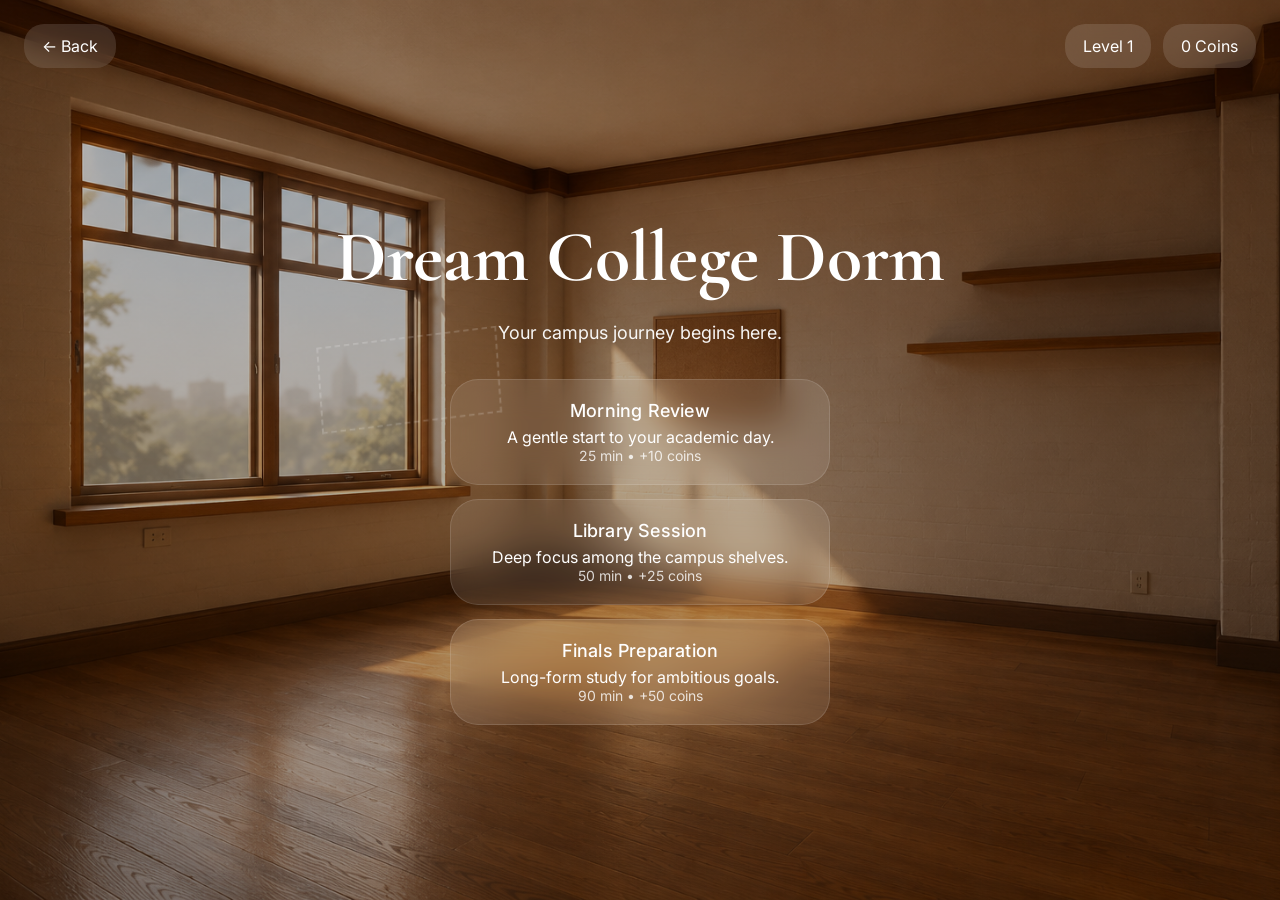
==== website/worlds/dream-dorm.html @ d9ef8bba "update" ====
<!DOCTYPE html>
<html lang="en">
<head>

<meta charset="UTF-8">
<meta name="viewport" content="width=device-width, initial-scale=1.0">

<title>Dream College Dorm</title>

<link rel="preconnect" href="https://fonts.googleapis.com">
<link rel="preconnect" href="https://fonts.gstatic.com" crossorigin>

<link href="https://fonts.googleapis.com/css2?family=Cormorant+Garamond:wght@500;600&family=Inter:wght@300;400;500&display=swap" rel="stylesheet">

<link rel="stylesheet" href="../style.css">

<style>
#room-bed {

    position: absolute;
    display: block;

    inset: 0;
    width: 100%;
    height: 100%;

    z-index: 5;

    object-fit: contain;
    background: transparent;
    border: 0;
    box-shadow: none;
    image-rendering: auto;

    pointer-events: none;
}
html {
    margin: 0;
    padding: 0;
    width: 100%;
    height: 100%;
}

body {
    margin: 0;
    padding: 0;
    overflow: hidden;

    width: 100%;
    height: 100%;

}

.world-page {
    position: fixed;
    --bed-anchor-x: 31.97%;
    --bed-anchor-y: 42.24%;
    --bed-width: min(360px, 30vw);
    --bed-slot-width: 15.36%;
    --bed-slot-height: 10.45%;
    --bed-anchor-transform: translate(-50%, -50%) perspective(900px) rotateZ(-7deg) skewX(-3deg) scale(0.92);
    --bed-transform-origin: 50% 50%;

    top: 0;
    left: 0;
    right: 0;
    bottom: 0;

    width: 100%;
    height: 100%;

    background-image: url('../images/dream-dorm.png');
    background-size: cover;
    background-position: center;

    overflow: hidden;
}

.world-page::before { content: '';

    position: absolute;
    inset: 0;

    background:
    linear-gradient(
        rgba(0,0,0,0.25),
        rgba(0,0,0,0.35)
    );

    pointer-events: none;
}

.top-bar {
    position: absolute;
    top: 24px;
    left: 24px;
    right: 24px;

    display: flex;
    justify-content: space-between;
    align-items: center;

    z-index: 100;
}

.back-btn {
    color: white;
    text-decoration: none;

    backdrop-filter: blur(10px);

    background: rgba(255,255,255,0.12);

    padding: 12px 18px;

    border-radius: 20px;

    font-family: Inter, sans-serif;
}

.stats {
    display: flex;
    gap: 12px;
}

.stat {
    background: rgba(255,255,255,0.12);

    backdrop-filter: blur(12px);

    color: white;

    padding: 12px 18px;

    border-radius: 20px;

    font-family: Inter, sans-serif;
}

.center-content {
    position: absolute;

    inset: 0;

    display: flex;
    flex-direction: column;

    justify-content: center;
    align-items: center;

    text-align: center;

    z-index: 10;

    color: white;
}

.world-title {
    max-width: 900px;
    line-height: 0.95;
    font-family: 'Cormorant Garamond', serif;

    font-size: clamp(42px, 6vw, 72px);

    margin-bottom: 12px;
}

.world-subtitle {
    font-family: Inter, sans-serif;

    font-size: 18px;

    opacity: 0.95;

    margin-bottom: 36px;
}

.focus-btn {
    border: none;

    padding: 18px 34px;

    border-radius: 999px;

    background: white;

    color: #3d342d;

    font-size: 16px;

    font-weight: 500;

    cursor: pointer;

    transition: 0.3s;
}

.focus-btn:hover {
    transform: translateY(-3px);
}
.session-list {
    display: flex;
    flex-direction: column;
    gap: 14px;

    width: min(380px, 85vw);
}

.session-card {
    background: rgba(255,255,255,0.10);
    border: 1px solid rgba(255,255,255,0.12);

    backdrop-filter: blur(18px);

    border-radius: 28px;

    padding: 20px 24px;

    color: white;

    font-family: Inter, sans-serif;

    cursor: pointer;

    transition: 0.3s;
}

.session-card:hover {
    transform: translateY(-4px) scale(1.02);

    background: rgba(255,255,255,0.18);

    box-shadow:
        0 12px 30px rgba(0,0,0,0.15);
}
.session-title {
    letter-spacing: 0.2px;
    font-size: 18px;
    font-weight: 500;

    margin-bottom: 6px;
}

.session-info {
    font-size: 14px;

    opacity: 0.8;
}
.session-overlay {
    position: fixed;
    inset: 0;

    background: rgba(0,0,0,0.18);

    display: flex;

    justify-content: center;
    align-items: flex-end;

    padding-bottom: 0px;

    z-index: 100;
}

.prep-card {

    width: 420px;

    max-width: 90vw;

    background: rgba(35,22,14,0.82);

    backdrop-filter: blur(20px);

    border-radius: 32px;

    padding: 32px;

    color: white;
}


.atmosphere-list {

    display: flex;

    flex-direction: column;

    gap: 10px;

    margin: 20px 0;
}

.atmosphere-option {

    background: rgba(255,255,255,0.08);

    padding: 12px 16px;

    border-radius: 14px;

    cursor: pointer;

    transition: 0.2s;
}

.atmosphere-option:hover {

    background: rgba(255,255,255,0.16);
}

.shop-grid {
    display: grid;
    grid-template-columns: repeat(2, minmax(0, 1fr));
    gap: 12px;
    margin-top: 20px;
}

.shop-item {
    overflow: hidden;
    border: 2px solid transparent;
    border-radius: 14px;
    background: rgba(255,255,255,0.08);
    cursor: pointer;
    transition: 0.2s;
}

.shop-item:hover,
.shop-item.equipped {
    border-color: rgba(255,255,255,0.8);
    background: rgba(255,255,255,0.16);
}

.shop-item.locked {
    opacity: 0.45;
    cursor: not-allowed;
    filter: grayscale(1);
}

.shop-item-image {
    display: block;
    width: 100%;
    height: 150px;
    object-fit: contain;
    background: transparent;
    border: 0;
    box-shadow: none;
    image-rendering: auto;
}

.shop-item-info {
    padding: 12px;
}

.shop-item-name,
.shop-item-price {
    display: block;
}

.shop-item-name {
    margin-bottom: 4px;
    font-size: 15px;
}

.shop-item-price {
    margin-bottom: 10px;
    font-size: 13px;
    opacity: 0.8;
}

.shop-item-button {
    width: 100%;
    border: 0;
    border-radius: 8px;
    padding: 9px 10px;
    background: white;
    color: #3d342d;
    font: inherit;
    font-size: 13px;
    font-weight: 500;
    cursor: pointer;
}

.shop-item-button:disabled {
    cursor: not-allowed;
}

.snap-point {
    position: absolute;
    width: var(--bed-slot-width);
    height: var(--bed-slot-height);
    top: var(--bed-anchor-y);
    left: var(--bed-anchor-x);
    z-index: 20;
    transform: var(--bed-anchor-transform);
    transform-origin: var(--bed-transform-origin);
    border: 2px dashed rgba(255,255,255,0.18);
    background: transparent;
    pointer-events: none;
}

.snap-point.snap-point-active {
    transform: var(--bed-anchor-transform) scale(1.1);
    border-color: rgba(132,220,255,0.95);
    background: rgba(132,220,255,0.12);
    box-shadow:
        0 0 18px rgba(132,220,255,0.55),
        inset 0 0 16px rgba(255,255,255,0.18);
}

#placement-preview {
    position: absolute;
    display: block;
    width: var(--bed-width);
    height: auto;
    object-fit: contain;
    opacity: 0.48;
    pointer-events: none;
    background: transparent;
    z-index: 1000;
    transform: translate(-50%, -50%) perspective(900px) rotateZ(-7deg) skewX(-3deg) scale(0.92);
    transform-origin: 50% 50%;
}

@media (max-width: 768px) {

    .session-overlay {

        justify-content: center;
        align-items: flex-end;

        padding: 16px;
    }

   .prep-card {

    width: calc(100vw - 24px);

    max-width: none;

    border-radius: 28px 28px 0 0;

    padding: 20px;

    margin: 0;

}
.session-overlay {

    padding: 0;

    align-items: flex-end;
}
.world-page {
    background-image: url('../images/dream-dorm-mobile.png');
    --bed-width: min(300px, 72vw);
    --bed-anchor-transform: translate(-50%, -50%) perspective(700px) rotateZ(-7deg) skewX(-3deg) scale(0.9);
}

#room-bed {
    width: var(--bed-width);
}

.snap-point {
    width: var(--bed-slot-width);
    height: var(--bed-slot-height);
}
}
#room-timer {

    position: fixed;

    left: 50%;
    bottom: 24px;

    transform: translateX(-50%);

    width: min(320px, 85vw);

    background: rgba(247,239,224,0.96);

    border: 1px solid rgba(120,90,60,0.15);

    border-radius: 24px;

    padding: 12px 14px;

    box-shadow:
        0 10px 30px rgba(0,0,0,0.12);

    z-index: 999;
}

.room-timer-title {

    font-family: 'Cormorant Garamond', serif;

    font-size: 24px;

    color: #4b392f;

    margin-bottom: 10px;
}

.room-progress {

    height: 10px;

    background: rgba(90,70,50,0.12);

    border-radius: 999px;

    overflow: hidden;

    margin-bottom: 10px;
}

#room-progress-fill {

    width: 100%;

    height: 100%;

    background: linear-gradient(
        90deg,
        #caa97c,
        #e3c89c
    );

    border-radius: 999px;

    transition: width 1s linear;
}

#room-timer-text {

    font-family: Inter, sans-serif;

    font-size: 14px;

    color: #6b5647;
}
</style>

</head>

<body>

<div class="world-page">
    <div id="bed-slot" class="snap-point" data-snap-point-id="bed-slot" data-snap-point-type="bed"></div>

    <div class="top-bar">

       <a href="https://apak8990-cmyk.github.io/asmrstudying/website/" class="back-btn">
    ← Back
</a>
      <div class="stats">

    <div class="stat">
        Level 1
    </div>

    <div class="stat" id="coins-display">
        0 Coins
    </div>



</div>

    </div>

    <div class="center-content" id="world-content">

        <h1 class="world-title">
            Dream College Dorm
        </h1>

        <p class="world-subtitle">
            Your campus journey begins here.
        </p>

       <div class="session-list">

    <div class="session-card" onclick="startSession(0.5)">

    <div class="session-title">
        Morning Review
    </div>

 

    <div class="session-description">
        A gentle start to your academic day.
    </div>

    <div class="session-info">
        25 min • +10 coins
    </div>

</div>

    <div class="session-card" onclick="startSession(50)">
    <div class="session-title">
        Library Session
    </div>


<div class="session-description">
    Deep focus among the campus shelves.
</div>

<div class="session-info">
    50 min • +25 coins
</div>
</div>

    <div class="session-card" onclick="startSession(90)">
    <div class="session-title">
    Finals Preparation
</div>

<div class="session-description">
    Long-form study for ambitious goals.
</div>

<div class="session-info">
    90 min • +50 coins
</div>
</div>

</div>

    </div>

</div>
<div id="session-screen"
     class="session-overlay"
     style="display:none;">

    <div class="prep-card">

        <h2 id="session-title">
            Morning Review
        </h2>

        <div id="timer-display">
            25:00
        </div>

        <h3>
            Choose Atmosphere
        </h3>

        <div class="atmosphere-list">

            <div class="atmosphere-option">
                Rain on Campus
            </div>

            <div class="atmosphere-option">
                Library Ambience
            </div>

            <div class="atmosphere-option">
                Soft Jazz
            </div>

            <div class="atmosphere-option">
                Forest Breeze
            </div>

        </div>

        <button class="focus-btn" onclick="beginTimer()">
            Start Session
        </button>

    </div>

</div>

<div id="room-timer" style="display:none;">

    <div class="room-timer-title">
        Morning Review
    </div>

    <div class="room-progress">
        <div id="room-progress-fill"></div>
    </div>

    <div id="room-timer-text">
        25 min remaining
    </div>

</div>

<script>

let selectedMinutes = 25;
const rewards = {
    0.5: 10,
    50: 25,
    90: 50
};
let timerInterval;
let totalSeconds;
const SHOP_ITEMS = [
    {
        id: "bed-01",
        name: "Classic Oak Bed",
        price: 50,
        image: "../images/furniture/bed-01.png"
    },
    {
        id: "bed-02",
        name: "Autumn Linen Bed",
        price: 100,
        image: "../images/furniture/bed-02.png"
    }
];

const ShopSystem = {
    buy(itemId) {
        const item = SHOP_ITEMS.find((shopItem) => shopItem.id === itemId);

        if (!item) {
            return;
        }

        if (!GameState.buyItem(item)) {
            return;
        }

        document.getElementById("coins-display").innerText =
            GameState.coins + " Coins";
        enterPlacementMode(item.id);
    }
};

const GameState = {
    coins: 0,
    ownedItems: [],
    equippedItem: null,
    snapPointId: null,
    pendingPlacementItem: null,

    load() {
        let savedState = {};

        try {
            savedState = JSON.parse(localStorage.getItem("dreamGameState")) || {};
        } catch (error) {
            savedState = {};
        }

        const savedCoins = Number(savedState.coins);
        this.coins = Number.isFinite(savedCoins)
            ? savedCoins
            : 0;

        this.ownedItems = Array.isArray(savedState.ownedItems)
            ? savedState.ownedItems
            : [];

        this.equippedItem = savedState.equippedItem || null;
        this.snapPointId = savedState.snapPointId || null;
        this.save();
    },

    save() {
        localStorage.setItem("dreamGameState", JSON.stringify({
            coins: this.coins,
            ownedItems: this.ownedItems,
            equippedItem: this.equippedItem,
            snapPointId: this.snapPointId
        }));

        localStorage.removeItem("dreamCoins");
        localStorage.removeItem("ownedBed");
    },

    addCoins(amount) {
        this.coins += amount;
        this.save();
    },

    ownsItem(itemId) {
        return this.ownedItems.includes(itemId);
    },

    isEquipped(itemId) {
        return this.equippedItem === itemId;
    },

    buyItem(item) {
        const alreadyOwned = this.ownsItem(item.id);

        if (!alreadyOwned && this.coins < item.price) {
            return false;
        }

        if (!alreadyOwned) {
            this.coins -= item.price;
            this.ownedItems.push(item.id);
            this.save();
        }

        return true;
    },

    startPlacement(itemId) {
        this.pendingPlacementItem = itemId;
    },

    placePendingItem(snapPointId) {
        if (!this.pendingPlacementItem) {
            return false;
        }

        this.equippedItem = this.pendingPlacementItem;
        this.snapPointId = snapPointId;
        this.pendingPlacementItem = null;
        this.save();
        return true;
    }
};

const RoomRenderer = {
    render() {
        const worldPage = document.querySelector(".world-page");

        if (!worldPage) {
            return;
        }

        worldPage.querySelectorAll(".room-furniture-bed, #room-bed").forEach((bed) => {
            bed.remove();
        });

        if (!GameState.equippedItem || !GameState.snapPointId) {
            return;
        }

        const item = SHOP_ITEMS.find(
            (shopItem) => shopItem.id === GameState.equippedItem
        );
        const snapPoint = document.getElementById(GameState.snapPointId);

        if (!item || !snapPoint) {
            return;
        }

        const roomBed = document.createElement("img");

        roomBed.id = "room-bed";
        roomBed.className = "room-furniture-bed";
        roomBed.src = item.image;
        roomBed.alt = item.name;
        roomBed.style.display = "block";
        snapPoint.appendChild(roomBed);
    }
};

GameState.load();

window.onload = () => {

    document.getElementById("coins-display").innerText =
        GameState.coins + " Coins";

    RoomRenderer.render();

};

function startSession(minutes) {

    selectedMinutes = minutes;
    document.getElementById("world-content").style.display = "none";

    // document.getElementById("world-screen").style.display = "none";
    document.getElementById("session-screen").style.display = "flex";

    const titles = {
        0.5: "Morning Review",
        50: "Library Session",
        90: "Finals Preparation"
    };

    document.getElementById("session-title").innerText =
        titles[minutes];

    updateTimerDisplay(minutes * 60);
}

function beginTimer() { document.getElementById("session-screen").style.display = "none";

document.getElementById("room-timer").style.display = "block";

    let seconds = selectedMinutes * 60;

totalSeconds = seconds;

    updateTimerDisplay(seconds);

    timerInterval = setInterval(() => {

        seconds--;

        updateTimerDisplay(seconds);

        if (seconds <= 0) {

            clearInterval(timerInterval);

            sessionComplete();
        }

    }, 1000);

}

function updateTimerDisplay(seconds) {

    const mins = Math.floor(seconds / 60);
    const secs = seconds % 60;

    document.getElementById("timer-display").innerText =
        String(mins).padStart(2, "0") +
        ":" +
        String(secs).padStart(2, "0");
        const roomTimerText =
    String(mins).padStart(2, "0") +
    ":" +
    String(secs).padStart(2, "0") +
    " remaining";

document.getElementById("room-timer-text").innerText =
    roomTimerText;
    const percent =
    (seconds / totalSeconds) * 100;

document.getElementById(
    "room-progress-fill"
).style.width = percent + "%";
}

function leaveSession() {

    clearInterval(timerInterval);

    document.getElementById("session-screen").style.display = "none";

    document.getElementById("world-content").style.display = "flex";
}

function sessionComplete() { 
    
const reward = rewards[selectedMinutes];

GameState.addCoins(reward);
    
    document.getElementById("coins-display").innerText =
    GameState.coins + " Coins";

    openShop(reward);
}

function openShop(reward) {

    const sessionScreen = document.getElementById("session-screen");

    document.getElementById("world-content").style.display = "none";
    document.getElementById("room-timer").style.display = "none";
    sessionScreen.style.display = "none";

    const shopItems = SHOP_ITEMS.map((item) => {
        const locked = !GameState.ownsItem(item.id) && GameState.coins < item.price;
        const actionText = GameState.isEquipped(item.id)
            ? "Equipped"
            : GameState.ownsItem(item.id) ? "Equip" : "Buy";

        return `
            <div
                class="shop-item${locked ? " locked" : ""}${GameState.isEquipped(item.id) ? " equipped" : ""}"
                ${locked || GameState.isEquipped(item.id) ? "" : `onclick="purchaseBed('${item.id}')"`}
            >
                <img class="shop-item-image" src="${item.image}" alt="${item.name}">
                <div class="shop-item-info">
                    <strong class="shop-item-name">${item.name}</strong>
                    <span class="shop-item-price">${item.price} Coins</span>
                    <button
                        class="shop-item-button"
                        ${locked || GameState.isEquipped(item.id) ? "disabled" : `onclick="event.stopPropagation(); purchaseBed('${item.id}')"`}
                    >
                        ${locked ? "Locked" : actionText}
                    </button>
                </div>
            </div>
        `;
    }).join("");

    sessionScreen.innerHTML = `

        <div class="prep-card">

            <h2>Session Complete</h2>

            <h3>+${reward} Coins</h3>

            <div class="shop-grid">
                ${shopItems}
            </div>

        </div>

    `;

    sessionScreen.style.display = "flex";
}

function enterPlacementMode(itemId) {

    const item = SHOP_ITEMS.find((shopItem) => shopItem.id === itemId);
    const worldPage = document.querySelector(".world-page");
    const sessionScreen = document.getElementById("session-screen");

    if (!item || !worldPage) {
        return;
    }

    GameState.startPlacement(item.id);
    sessionScreen.style.display = "none";
    document.getElementById("room-timer").style.display = "none";
    document.getElementById("world-content").style.display = "none";
    RoomRenderer.render();

    const existingPreview = document.getElementById("placement-preview");

    if (existingPreview) {
        existingPreview.remove();
    }

    const preview = document.createElement("img");

    preview.id = "placement-preview";
    preview.src = item.image;
    preview.alt = item.name;
    worldPage.appendChild(preview);

    const firstSnapPoint = document.querySelector(".snap-point");

    if (firstSnapPoint) {
        const roomRect = worldPage.getBoundingClientRect();
        const snapRect = firstSnapPoint.getBoundingClientRect();

        preview.style.left =
            snapRect.left - roomRect.left + snapRect.width / 2 + "px";
        preview.style.top =
            snapRect.top - roomRect.top + snapRect.height / 2 + "px";
        preview.dataset.snapPointId = firstSnapPoint.id;
        setActiveSnapPoint(firstSnapPoint);
    }

    document.removeEventListener("mousemove", movePlacementPreview);
    document.removeEventListener("click", placeGhostPreview);
    document.addEventListener("mousemove", movePlacementPreview);
    setTimeout(() => {
        document.addEventListener("click", placeGhostPreview);
    }, 0);
}

function movePlacementPreview(event) {

    const preview = document.getElementById("placement-preview");
    const worldPage = document.querySelector(".world-page");

    if (!preview || !worldPage) {
        return;
    }

    const roomRect = worldPage.getBoundingClientRect();
    const snapPoint = findNearestSnapPoint(event.clientX, event.clientY);

    setActiveSnapPoint(snapPoint);

    if (snapPoint) {
        const snapRect = snapPoint.getBoundingClientRect();

        preview.style.left =
            snapRect.left - roomRect.left + snapRect.width / 2 + "px";
        preview.style.top =
            snapRect.top - roomRect.top + snapRect.height / 2 + "px";
        preview.dataset.snapPointId = snapPoint.id;
        return;
    }

    preview.style.left = event.clientX - roomRect.left + "px";
    preview.style.top = event.clientY - roomRect.top + "px";
    delete preview.dataset.snapPointId;
}

function placeGhostPreview() {

    const preview = document.getElementById("placement-preview");
    const snapPoint = preview ? document.getElementById(preview.dataset.snapPointId) : null;
    const occupied = snapPoint ? snapPoint.querySelector(".room-furniture-bed") : null;

    if (!snapPoint || (occupied && snapPoint.id !== GameState.snapPointId)) {
        return;
    }

    placeSelectedItem(snapPoint.id);
}

function findNearestSnapPoint(clientX, clientY) {

    let nearestSnapPoint = null;
    let nearestDistance = Infinity;

    document.querySelectorAll(".snap-point").forEach((snapPoint) => {
        const rect = snapPoint.getBoundingClientRect();
        const snapX = rect.left + rect.width / 2;
        const snapY = rect.top + rect.height / 2;
        const distance = Math.hypot(clientX - snapX, clientY - snapY);

        if (distance < nearestDistance) {
            nearestDistance = distance;
            nearestSnapPoint = snapPoint;
        }
    });

    return nearestDistance <= 180 ? nearestSnapPoint : null;
}

function setActiveSnapPoint(activeSnapPoint) {

    document.querySelectorAll(".snap-point").forEach((snapPoint) => {
        snapPoint.classList.toggle(
            "snap-point-active",
            snapPoint === activeSnapPoint
        );
    });
}

function placeSelectedItem(snapPointId) {

    const preview = document.getElementById("placement-preview");

    if (!GameState.placePendingItem(snapPointId)) {
        return;
    }

    document.removeEventListener("mousemove", movePlacementPreview);
    document.removeEventListener("click", placeGhostPreview);
    setActiveSnapPoint(null);

    if (preview) {
        preview.remove();
    }

    RoomRenderer.render();
}

function purchaseBed(bed) {

    ShopSystem.buy(bed);
}


</script>
</body>
</html>
---- website/style.css ----
:root {
    color-scheme: light;
    font-family: "Inter", sans-serif;
    color: #332f2b;
    background: #f4efe8;
}

* {
    box-sizing: border-box;
}

html {
    min-width: 320px;
    min-height: 100%;
}

body {
    min-height: 100vh;
    margin: 0;
    padding: 42px 24px 56px;
    background:
        linear-gradient(180deg, #f8f5f0 0%, #eee7dd 100%);
}

.hero {
    width: min(760px, 100%);
    margin: 0 auto 40px;
    text-align: center;
}

.logo {
    margin: 0 0 18px;
    color: #76665b;
    font-size: 12px;
    font-weight: 600;
    letter-spacing: 3px;
    text-transform: uppercase;
}

.hero h1 {
    margin: 0 0 16px;
    font-family: "Cormorant Garamond", serif;
    font-size: clamp(46px, 7vw, 78px);
    font-weight: 600;
    line-height: 0.98;
    letter-spacing: 0;
}

.subtitle {
    max-width: 590px;
    margin: 0 auto;
    color: #6e6259;
    font-size: 17px;
    line-height: 1.65;
}

.worlds-grid {
    display: grid;
    grid-template-columns: repeat(3, minmax(0, 1fr));
    gap: 22px;
    width: min(1380px, 100%);
    margin: 0 auto;
}

.world-card {
    position: relative;
    display: block;
    min-height: 470px;
    overflow: hidden;
    border: 1px solid rgba(57, 47, 39, 0.12);
    border-radius: 8px;
    background: #d8cec3;
    box-shadow: 0 14px 36px rgba(50, 39, 30, 0.12);
    color: #fff;
    text-decoration: none;
}

.world-card img {
    width: 100%;
    height: 100%;
    min-height: 470px;
    object-fit: cover;
    transition: transform 450ms ease, filter 250ms ease;
}

.world-card--active {
    cursor: pointer;
    transition: transform 220ms ease, box-shadow 220ms ease;
}

.world-card--active:hover,
.world-card--active:focus-visible {
    transform: translateY(-5px);
    box-shadow: 0 22px 50px rgba(50, 39, 30, 0.2);
    outline: 3px solid rgba(255, 255, 255, 0.85);
    outline-offset: -6px;
}

.world-card--active:hover img {
    transform: scale(1.025);
}

.world-card--locked img {
    filter: saturate(0.55) brightness(0.72);
}

.world-card__status {
    position: absolute;
    top: 16px;
    right: 16px;
    padding: 7px 10px;
    border: 1px solid rgba(255, 255, 255, 0.35);
    border-radius: 6px;
    background: rgba(25, 23, 21, 0.58);
    backdrop-filter: blur(10px);
    font-size: 11px;
    font-weight: 600;
    letter-spacing: 1px;
    text-transform: uppercase;
}

.world-card__overlay {
    position: absolute;
    inset: auto 0 0;
    display: block;
    padding: 52px 24px 24px;
    background: linear-gradient(transparent, rgba(20, 18, 17, 0.82));
}

.world-card__overlay strong,
.world-card__overlay span {
    display: block;
}

.world-card__overlay strong {
    margin-bottom: 6px;
    font-family: "Cormorant Garamond", serif;
    font-size: 32px;
    font-weight: 600;
    line-height: 1;
}

.world-card__overlay span {
    color: rgba(255, 255, 255, 0.82);
    font-size: 14px;
    line-height: 1.45;
}

@media (max-width: 980px) {
    .worlds-grid {
        grid-template-columns: 1fr;
        max-width: 720px;
    }

    .world-card,
    .world-card img {
        min-height: 300px;
        height: 42vh;
        max-height: 430px;
    }
}

@media (max-width: 600px) {
    body {
        padding: 26px 14px 32px;
    }

    .hero {
        margin-bottom: 28px;
    }

    .hero h1 {
        font-size: 48px;
    }

    .subtitle {
        font-size: 15px;
    }

    .worlds-grid {
        gap: 14px;
    }

    .world-card,
    .world-card img {
        min-height: 230px;
        height: 34vh;
    }

    .world-card__overlay {
        padding: 44px 18px 18px;
    }

    .world-card__overlay strong {
        font-size: 29px;
    }
}

@media (prefers-reduced-motion: reduce) {
    *,
    *::before,
    *::after {
        scroll-behavior: auto !important;
        transition-duration: 0.01ms !important;
    }
}
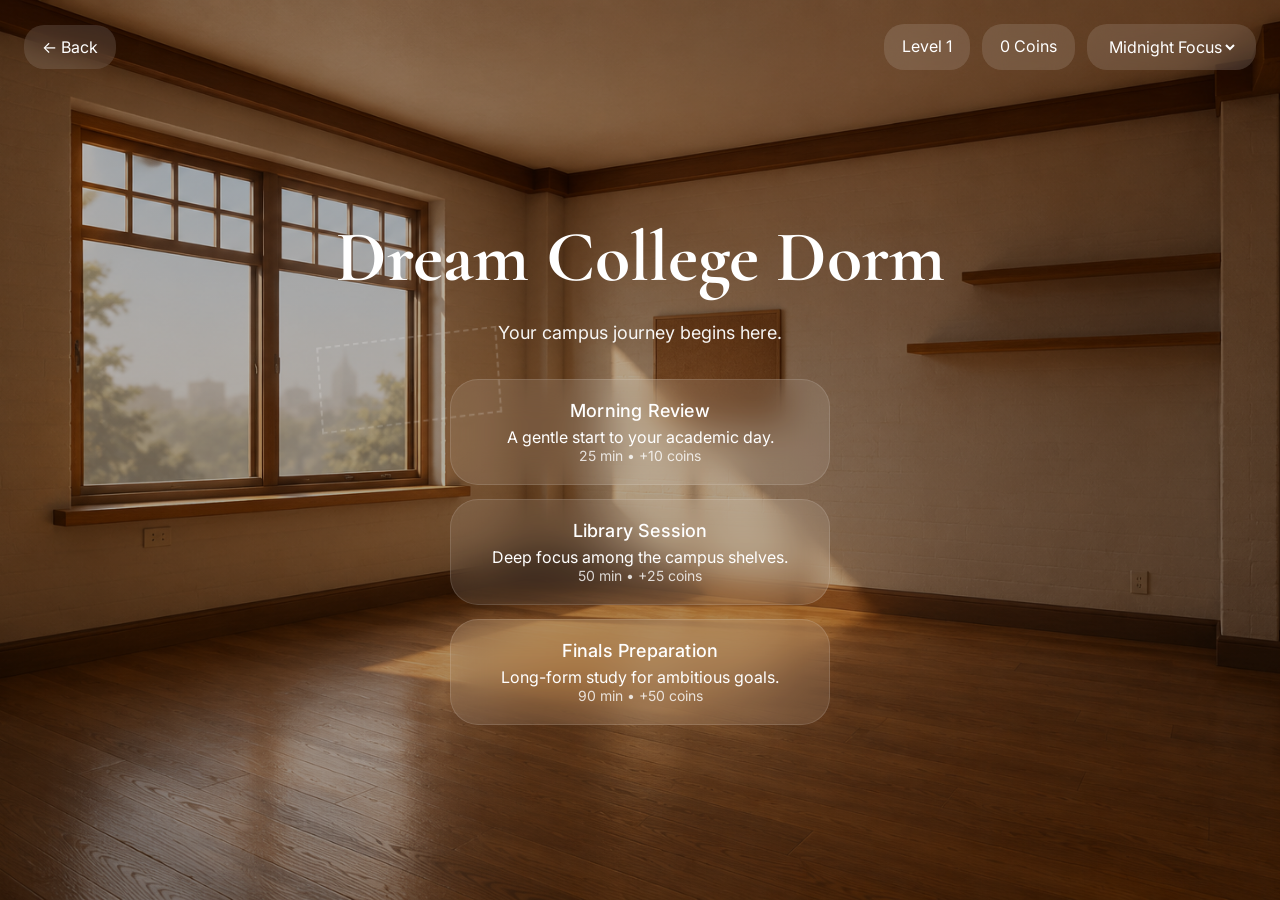
==== commit 04a7accd: "update" ====
--- a/website/worlds/dream-dorm.html
+++ b/website/worlds/dream-dorm.html
@@ -27,6 +27,8 @@
     z-index: 5;
 
     object-fit: contain;
+    transform: rotate(var(--snap-rotation, 0deg));
+    transform-origin: 50% 50%;
     background: transparent;
     border: 0;
     box-shadow: none;
@@ -137,6 +139,18 @@
     font-family: Inter, sans-serif;
 }
 
+.atmosphere-select {
+    border: 0;
+    outline: 0;
+    color: white;
+    background: transparent;
+    font: inherit;
+}
+
+.atmosphere-select option {
+    color: #3d342d;
+}
+
 .center-content {
     position: absolute;
 
@@ -307,6 +321,12 @@
 .atmosphere-option:hover {
 
     background: rgba(255,255,255,0.16);
+}
+
+.atmosphere-option.selected {
+
+    background: rgba(255,255,255,0.22);
+    border: 1px solid rgba(255,255,255,0.35);
 }
 
 .shop-grid {
@@ -418,7 +438,7 @@
     pointer-events: none;
     background: transparent;
     z-index: 1000;
-    transform: translate(-50%, -50%) perspective(900px) rotateZ(-7deg) skewX(-3deg) scale(0.92);
+    transform: translate(-50%, -50%) perspective(900px) rotate(var(--snap-rotation, 0deg)) rotateZ(-7deg) skewX(-3deg) scale(0.92);
     transform-origin: 50% 50%;
 }
 
@@ -547,7 +567,7 @@
 <body>
 
 <div class="world-page">
-    <div id="bed-slot" class="snap-point" data-snap-point-id="bed-slot" data-snap-point-type="bed"></div>
+    <div id="bed-slot" class="snap-point" data-snap-point-id="bed-slot" data-snap-point-type="bed" data-rotation="0"></div>
 
     <div class="top-bar">
 
@@ -564,6 +584,15 @@
         0 Coins
     </div>
 
+    <div class="stat">
+        <select id="atmosphere-select" class="atmosphere-select" onchange="setAtmosphereMode(this.value)">
+            <option value="midnight_focus">Midnight Focus</option>
+            <option value="soft_morning">Soft Morning</option>
+            <option value="rainy_comfort">Rainy Comfort</option>
+            <option value="deep_flow">Deep Flow</option>
+        </select>
+    </div>
+
 
 
 </div>
@@ -654,20 +683,20 @@
 
         <div class="atmosphere-list">
 
-            <div class="atmosphere-option">
-                Rain on Campus
+            <div class="atmosphere-option selected" onclick="selectAtmosphere('midnight_focus')">
+                Midnight Focus
             </div>
 
-            <div class="atmosphere-option">
-                Library Ambience
+            <div class="atmosphere-option" onclick="selectAtmosphere('soft_morning')">
+                Soft Morning
             </div>
 
-            <div class="atmosphere-option">
-                Soft Jazz
+            <div class="atmosphere-option" onclick="selectAtmosphere('rainy_comfort')">
+                Rainy Comfort
             </div>
 
-            <div class="atmosphere-option">
-                Forest Breeze
+            <div class="atmosphere-option" onclick="selectAtmosphere('deep_flow')">
+                Deep Flow
             </div>
 
         </div>
@@ -706,6 +735,140 @@
 };
 let timerInterval;
 let totalSeconds;
+let selectedAtmosphere = "midnight_focus";
+
+const ATMOSPHERE_MODES = {
+    midnight_focus: {
+        music: "../audio/dream-dorm/midnight_focus_music.mp3",
+        ambient: "../audio/dream-dorm/midnight_focus_ambient.mp3",
+        sfx: {
+            ui: "../audio/dream-dorm/ui_soft_click.mp3"
+        }
+    },
+    soft_morning: {
+        music: "../audio/dream-dorm/soft_morning_music.mp3",
+        ambient: "../audio/dream-dorm/soft_morning_ambient.mp3",
+        sfx: {
+            ui: "../audio/dream-dorm/ui_soft_click.mp3"
+        }
+    },
+    rainy_comfort: {
+        music: "../audio/dream-dorm/rainy_comfort_music.mp3",
+        ambient: "../audio/dream-dorm/rainy_comfort_ambient.mp3",
+        sfx: {
+            ui: "../audio/dream-dorm/ui_soft_click.mp3"
+        }
+    },
+    deep_flow: {
+        music: "../audio/dream-dorm/deep_flow_music.mp3",
+        ambient: "../audio/dream-dorm/deep_flow_ambient.mp3",
+        sfx: {
+            ui: "../audio/dream-dorm/ui_soft_click.mp3"
+        }
+    }
+};
+
+class AudioManager {
+    constructor(sourcePresets) {
+        this.fadeMs = 2000;
+        this.currentMode = null;
+        this.presets = {};
+
+        Object.entries(sourcePresets).forEach(([mode, preset]) => {
+            this.presets[mode] = {
+                music: this.createLoop(preset.music),
+                ambient: this.createLoop(preset.ambient),
+                musicVolume: 0.45,
+                ambientVolume: 0.35
+            };
+        });
+    }
+
+    createLoop(src) {
+        const audio = new Audio(src);
+
+        audio.loop = true;
+        audio.preload = "auto";
+        audio.volume = 0;
+        audio.load();
+
+        return audio;
+    }
+
+    setAtmosphere(mode) {
+        const nextPreset = this.presets[mode];
+
+        if (!nextPreset || this.currentMode === mode) {
+            return;
+        }
+
+        const currentPreset = this.presets[this.currentMode];
+
+        if (currentPreset) {
+            this.fadeOut(currentPreset.music);
+            this.fadeOut(currentPreset.ambient);
+        }
+
+        this.currentMode = mode;
+        this.fadeIn(nextPreset.music, nextPreset.musicVolume);
+        this.fadeIn(nextPreset.ambient, nextPreset.ambientVolume);
+    }
+
+    fadeIn(audio, targetVolume = 1) {
+        audio.play().then(() => {
+            this.fade(audio, audio.volume, targetVolume, this.fadeMs);
+        }).catch(() => {
+            audio.pause();
+        });
+    }
+
+    fadeOut(audio) {
+        this.fade(audio, audio.volume, 0, this.fadeMs, () => {
+            audio.pause();
+            audio.currentTime = 0;
+        });
+    }
+
+    fade(audio, from, to, duration, onComplete) {
+        const start = performance.now();
+
+        if (audio.fadeFrame) {
+            cancelAnimationFrame(audio.fadeFrame);
+        }
+
+        const step = (now) => {
+            const progress = Math.min((now - start) / duration, 1);
+
+            audio.volume = from + (to - from) * progress;
+
+            if (progress < 1) {
+                audio.fadeFrame = requestAnimationFrame(step);
+                return;
+            }
+
+            audio.volume = to;
+
+            if (onComplete) {
+                onComplete();
+            }
+        };
+
+        audio.volume = from;
+        audio.fadeFrame = requestAnimationFrame(step);
+    }
+
+    stopAll() {
+        Object.values(this.presets).forEach((preset) => {
+            this.fadeOut(preset.music);
+            this.fadeOut(preset.ambient);
+        });
+
+        this.currentMode = null;
+    }
+}
+
+const audioManager = new AudioManager(ATMOSPHERE_MODES);
+
 const SHOP_ITEMS = [
     {
         id: "bed-01",
@@ -859,6 +1022,7 @@
         roomBed.src = item.image;
         roomBed.alt = item.name;
         roomBed.style.display = "block";
+        applySnapRotation(roomBed, snapPoint);
         snapPoint.appendChild(roomBed);
     }
 };
@@ -873,6 +1037,33 @@
     RoomRenderer.render();
 
 };
+
+function selectAtmosphere(modeId) {
+
+    setAtmosphereMode(modeId);
+}
+
+function setAtmosphereMode(modeId) {
+
+    selectedAtmosphere = modeId;
+
+    const atmosphereSelect = document.getElementById("atmosphere-select");
+
+    if (atmosphereSelect) {
+        atmosphereSelect.value = modeId;
+    }
+
+    document.querySelectorAll(".atmosphere-option").forEach((option) => {
+        const action = option.getAttribute("onclick") || "";
+
+        option.classList.toggle(
+            "selected",
+            action.includes(modeId)
+        );
+    });
+
+    audioManager.setAtmosphere(modeId);
+}
 
 function startSession(minutes) {
 
@@ -894,7 +1085,7 @@
     updateTimerDisplay(minutes * 60);
 }
 
-function beginTimer() { document.getElementById("session-screen").style.display = "none";
+function beginTimer() { audioManager.setAtmosphere(selectedAtmosphere); document.getElementById("session-screen").style.display = "none";
 
 document.getElementById("room-timer").style.display = "block";
 
@@ -1060,6 +1251,7 @@
         preview.style.top =
             snapRect.top - roomRect.top + snapRect.height / 2 + "px";
         preview.dataset.snapPointId = firstSnapPoint.id;
+        applySnapRotation(preview, firstSnapPoint);
         setActiveSnapPoint(firstSnapPoint);
     }
 
@@ -1093,12 +1285,14 @@
         preview.style.top =
             snapRect.top - roomRect.top + snapRect.height / 2 + "px";
         preview.dataset.snapPointId = snapPoint.id;
+        applySnapRotation(preview, snapPoint);
         return;
     }
 
     preview.style.left = event.clientX - roomRect.left + "px";
     preview.style.top = event.clientY - roomRect.top + "px";
     delete preview.dataset.snapPointId;
+    preview.style.removeProperty("--snap-rotation");
 }
 
 function placeGhostPreview() {
@@ -1144,6 +1338,13 @@
     });
 }
 
+function applySnapRotation(element, snapPoint) {
+
+    const rotation = Number(snapPoint.dataset.rotation) || 0;
+
+    element.style.setProperty("--snap-rotation", rotation + "deg");
+}
+
 function placeSelectedItem(snapPointId) {
 
     const preview = document.getElementById("placement-preview");
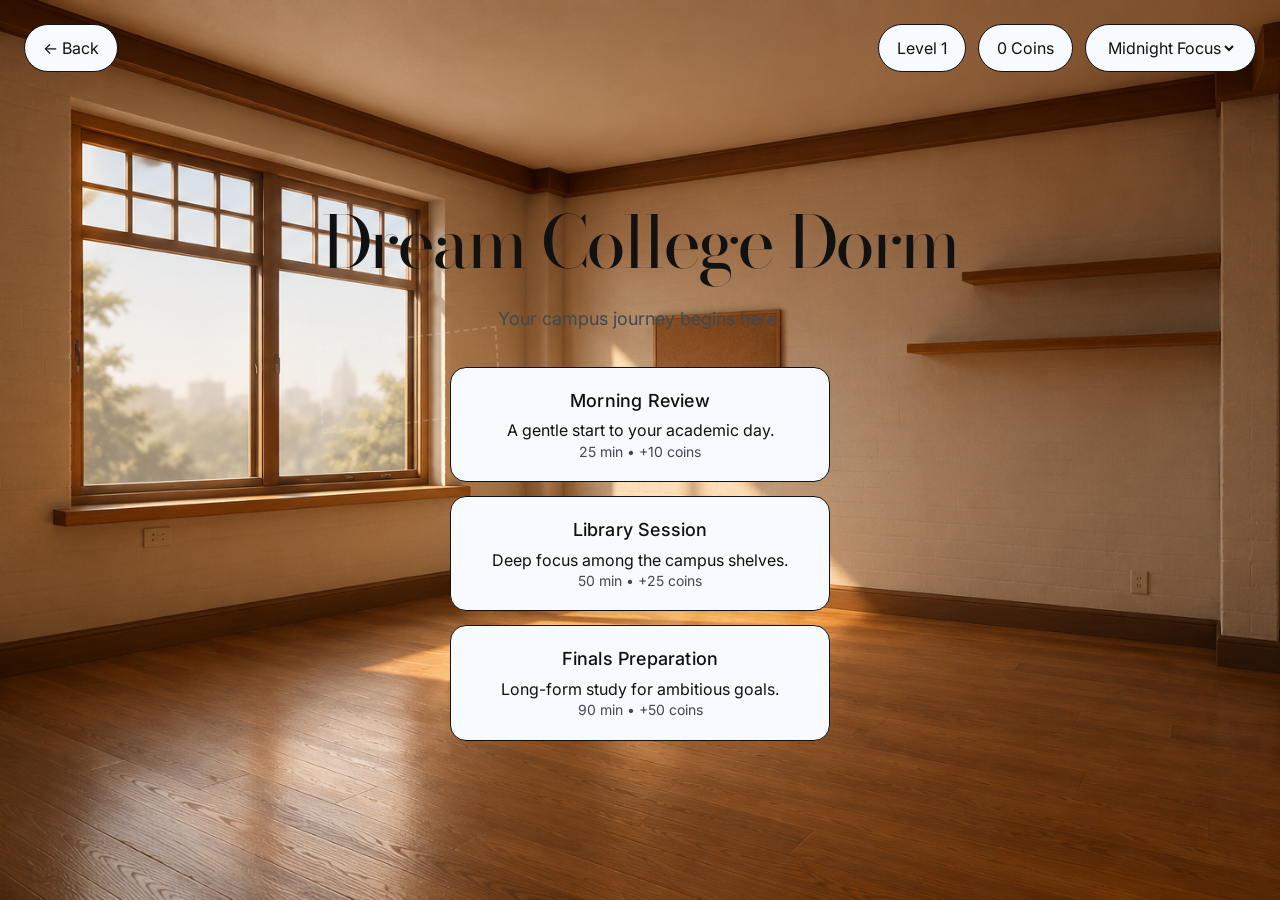
==== commit 48155d36: "update" ====
--- a/website/worlds/dream-dorm.html
+++ b/website/worlds/dream-dorm.html
@@ -15,6 +15,49 @@
 <link rel="stylesheet" href="../style.css">
 
 <style>
+@import url('https://fonts.googleapis.com/css2?family=Bodoni+Moda:ital,wght@0,400;0,500;1,400&family=Inter:wght@400;500;600;700&display=swap');
+
+:root {
+    --color-bg-primary: #A9C9F7;
+    --color-bg-secondary: #C8DCFA;
+    --color-surface: #F7FAFF;
+
+    --color-text-primary: #111111;
+    --color-text-secondary: #414852;
+    --color-text-light: #FFFFFF;
+
+    --color-accent-lime: #E8F24A;
+    --color-accent-coral: #FF7668;
+
+    --color-border: rgba(17, 17, 17, 0.35);
+    --color-border-strong: #111111;
+
+    --font-editorial: "Bodoni Moda", "Times New Roman", Georgia, serif;
+    --font-interface: "Inter", Arial, sans-serif;
+
+    --radius-small: 8px;
+    --radius-medium: 16px;
+    --radius-pill: 999px;
+
+    --space-xs: 4px;
+    --space-sm: 8px;
+    --space-md: 16px;
+    --space-lg: 24px;
+    --space-xl: 40px;
+    --space-2xl: 64px;
+
+    --transition-fast: 160ms ease;
+    --transition-medium: 260ms ease;
+
+    --shadow-soft: 0 8px 24px rgba(17, 17, 17, 0.08);
+}
+
+*,
+*::before,
+*::after {
+    box-sizing: border-box;
+}
+
 #room-bed {
 
     position: absolute;
@@ -50,7 +93,43 @@
 
     width: 100%;
     height: 100%;
-
+    background: var(--color-bg-primary);
+    color: var(--color-text-primary);
+    font-family: var(--font-interface);
+    font-size: 16px;
+    line-height: 1.4;
+
+}
+
+h1,
+h2,
+.world-title,
+.room-timer-title {
+    font-family: var(--font-editorial);
+    font-weight: 400;
+    line-height: 0.92;
+    letter-spacing: -0.04em;
+}
+
+button,
+select {
+    font-family: var(--font-interface);
+}
+
+button {
+    appearance: none;
+    cursor: pointer;
+    transition:
+        transform var(--transition-fast),
+        background-color var(--transition-fast),
+        border-color var(--transition-fast);
+}
+
+button:focus-visible,
+select:focus-visible,
+a:focus-visible {
+    outline: 2px solid var(--color-accent-lime);
+    outline-offset: 3px;
 }
 
 .world-page {
@@ -70,6 +149,8 @@
 
     width: 100%;
     height: 100%;
+    color: var(--color-text-primary);
+    font-family: var(--font-interface);
 
     background-image: url('../images/dream-dorm.png');
     background-size: cover;
@@ -83,11 +164,7 @@
     position: absolute;
     inset: 0;
 
-    background:
-    linear-gradient(
-        rgba(0,0,0,0.25),
-        rgba(0,0,0,0.35)
-    );
+    background: transparent;
 
     pointer-events: none;
 }
@@ -106,18 +183,19 @@
 }
 
 .back-btn {
-    color: white;
+    color: var(--color-text-primary);
     text-decoration: none;
 
-    backdrop-filter: blur(10px);
-
-    background: rgba(255,255,255,0.12);
+    backdrop-filter: none;
+
+    background: var(--color-surface);
+    border: 1px solid var(--color-border-strong);
 
     padding: 12px 18px;
 
-    border-radius: 20px;
-
-    font-family: Inter, sans-serif;
+    border-radius: var(--radius-pill);
+
+    font-family: var(--font-interface);
 }
 
 .stats {
@@ -126,29 +204,30 @@
 }
 
 .stat {
-    background: rgba(255,255,255,0.12);
-
-    backdrop-filter: blur(12px);
-
-    color: white;
+    background: var(--color-surface);
+
+    backdrop-filter: none;
+
+    color: var(--color-text-primary);
+    border: 1px solid var(--color-border-strong);
 
     padding: 12px 18px;
 
-    border-radius: 20px;
-
-    font-family: Inter, sans-serif;
+    border-radius: var(--radius-pill);
+
+    font-family: var(--font-interface);
 }
 
 .atmosphere-select {
     border: 0;
     outline: 0;
-    color: white;
+    color: var(--color-text-primary);
     background: transparent;
     font: inherit;
 }
 
 .atmosphere-select option {
-    color: #3d342d;
+    color: var(--color-text-primary);
 }
 
 .center-content {
@@ -166,13 +245,13 @@
 
     z-index: 10;
 
-    color: white;
+    color: var(--color-text-primary);
 }
 
 .world-title {
     max-width: 900px;
     line-height: 0.95;
-    font-family: 'Cormorant Garamond', serif;
+    font-family: var(--font-editorial);
 
     font-size: clamp(42px, 6vw, 72px);
 
@@ -180,25 +259,26 @@
 }
 
 .world-subtitle {
-    font-family: Inter, sans-serif;
+    font-family: var(--font-interface);
 
     font-size: 18px;
 
-    opacity: 0.95;
+    color: var(--color-text-secondary);
+    opacity: 1;
 
     margin-bottom: 36px;
 }
 
 .focus-btn {
-    border: none;
+    border: 1px solid var(--color-border-strong);
 
     padding: 18px 34px;
 
-    border-radius: 999px;
-
-    background: white;
-
-    color: #3d342d;
+    border-radius: var(--radius-pill);
+
+    background: var(--color-accent-lime);
+
+    color: var(--color-text-primary);
 
     font-size: 16px;
 
@@ -206,11 +286,11 @@
 
     cursor: pointer;
 
-    transition: 0.3s;
+    transition: transform var(--transition-fast), background-color var(--transition-fast);
 }
 
 .focus-btn:hover {
-    transform: translateY(-3px);
+    transform: translateY(-2px);
 }
 .session-list {
     display: flex;
@@ -221,31 +301,30 @@
 }
 
 .session-card {
-    background: rgba(255,255,255,0.10);
-    border: 1px solid rgba(255,255,255,0.12);
-
-    backdrop-filter: blur(18px);
-
-    border-radius: 28px;
+    background: var(--color-surface);
+    border: 1px solid var(--color-border-strong);
+
+    backdrop-filter: none;
+
+    border-radius: var(--radius-medium);
 
     padding: 20px 24px;
 
-    color: white;
-
-    font-family: Inter, sans-serif;
+    color: var(--color-text-primary);
+
+    font-family: var(--font-interface);
 
     cursor: pointer;
 
-    transition: 0.3s;
+    transition: transform var(--transition-fast), background-color var(--transition-fast), box-shadow var(--transition-fast);
 }
 
 .session-card:hover {
-    transform: translateY(-4px) scale(1.02);
-
-    background: rgba(255,255,255,0.18);
-
-    box-shadow:
-        0 12px 30px rgba(0,0,0,0.15);
+    transform: translateY(-2px);
+
+    background: var(--color-bg-secondary);
+
+    box-shadow: var(--shadow-soft);
 }
 .session-title {
     letter-spacing: 0.2px;
@@ -258,13 +337,14 @@
 .session-info {
     font-size: 14px;
 
-    opacity: 0.8;
+    color: var(--color-text-secondary);
+    opacity: 1;
 }
 .session-overlay {
     position: fixed;
     inset: 0;
 
-    background: rgba(0,0,0,0.18);
+    background: rgba(169,201,247,0.28);
 
     display: flex;
 
@@ -282,15 +362,17 @@
 
     max-width: 90vw;
 
-    background: rgba(35,22,14,0.82);
-
-    backdrop-filter: blur(20px);
-
-    border-radius: 32px;
+    background: var(--color-surface);
+
+    backdrop-filter: none;
+
+    border: 1px solid var(--color-border-strong);
+
+    border-radius: var(--radius-medium);
 
     padding: 32px;
 
-    color: white;
+    color: var(--color-text-primary);
 }
 
 
@@ -307,11 +389,12 @@
 
 .atmosphere-option {
 
-    background: rgba(255,255,255,0.08);
+    background: var(--color-bg-secondary);
+    border: 1px solid var(--color-border);
 
     padding: 12px 16px;
 
-    border-radius: 14px;
+    border-radius: var(--radius-small);
 
     cursor: pointer;
 
@@ -320,13 +403,13 @@
 
 .atmosphere-option:hover {
 
-    background: rgba(255,255,255,0.16);
+    background: var(--color-accent-lime);
 }
 
 .atmosphere-option.selected {
 
-    background: rgba(255,255,255,0.22);
-    border: 1px solid rgba(255,255,255,0.35);
+    background: var(--color-accent-lime);
+    border: 1px solid var(--color-border-strong);
 }
 
 .shop-grid {
@@ -339,16 +422,16 @@
 .shop-item {
     overflow: hidden;
     border: 2px solid transparent;
-    border-radius: 14px;
-    background: rgba(255,255,255,0.08);
+    border-radius: var(--radius-small);
+    background: var(--color-surface);
     cursor: pointer;
-    transition: 0.2s;
+    transition: background-color var(--transition-fast), border-color var(--transition-fast);
 }
 
 .shop-item:hover,
 .shop-item.equipped {
-    border-color: rgba(255,255,255,0.8);
-    background: rgba(255,255,255,0.16);
+    border-color: var(--color-border-strong);
+    background: var(--color-bg-secondary);
 }
 
 .shop-item.locked {
@@ -385,16 +468,17 @@
 .shop-item-price {
     margin-bottom: 10px;
     font-size: 13px;
-    opacity: 0.8;
+    color: var(--color-text-secondary);
+    opacity: 1;
 }
 
 .shop-item-button {
     width: 100%;
-    border: 0;
-    border-radius: 8px;
+    border: 1px solid var(--color-border-strong);
+    border-radius: var(--radius-small);
     padding: 9px 10px;
-    background: white;
-    color: #3d342d;
+    background: var(--color-accent-lime);
+    color: var(--color-text-primary);
     font: inherit;
     font-size: 13px;
     font-weight: 500;
@@ -403,6 +487,10 @@
 
 .shop-item-button:disabled {
     cursor: not-allowed;
+}
+
+.shop-item-button:hover:not(:disabled) {
+    transform: translateY(-1px);
 }
 
 .snap-point {
@@ -458,7 +546,7 @@
 
     max-width: none;
 
-    border-radius: 28px 28px 0 0;
+    border-radius: var(--radius-medium) var(--radius-medium) 0 0;
 
     padding: 20px;
 
@@ -497,27 +585,27 @@
 
     width: min(320px, 85vw);
 
-    background: rgba(247,239,224,0.96);
-
-    border: 1px solid rgba(120,90,60,0.15);
-
-    border-radius: 24px;
+    background: var(--color-surface);
+
+    border: 1px solid var(--color-border-strong);
+
+    border-radius: var(--radius-medium);
 
     padding: 12px 14px;
 
     box-shadow:
-        0 10px 30px rgba(0,0,0,0.12);
+        var(--shadow-soft);
 
     z-index: 999;
 }
 
 .room-timer-title {
 
-    font-family: 'Cormorant Garamond', serif;
+    font-family: var(--font-editorial);
 
     font-size: 24px;
 
-    color: #4b392f;
+    color: var(--color-text-primary);
 
     margin-bottom: 10px;
 }
@@ -526,7 +614,7 @@
 
     height: 10px;
 
-    background: rgba(90,70,50,0.12);
+    background: var(--color-bg-secondary);
 
     border-radius: 999px;
 
@@ -541,11 +629,7 @@
 
     height: 100%;
 
-    background: linear-gradient(
-        90deg,
-        #caa97c,
-        #e3c89c
-    );
+    background: var(--color-accent-lime);
 
     border-radius: 999px;
 
@@ -554,11 +638,11 @@
 
 #room-timer-text {
 
-    font-family: Inter, sans-serif;
+    font-family: var(--font-interface);
 
     font-size: 14px;
 
-    color: #6b5647;
+    color: var(--color-text-secondary);
 }
 </style>
 
@@ -589,7 +673,7 @@
             <option value="midnight_focus">Midnight Focus</option>
             <option value="soft_morning">Soft Morning</option>
             <option value="rainy_comfort">Rainy Comfort</option>
-            <option value="deep_flow">Deep Flow</option>
+            <option value="deep_focus">Deep Focus</option>
         </select>
     </div>
 
@@ -695,8 +779,8 @@
                 Rainy Comfort
             </div>
 
-            <div class="atmosphere-option" onclick="selectAtmosphere('deep_flow')">
-                Deep Flow
+            <div class="atmosphere-option" onclick="selectAtmosphere('deep_focus')">
+                Deep Focus
             </div>
 
         </div>
@@ -736,58 +820,53 @@
 let timerInterval;
 let totalSeconds;
 let selectedAtmosphere = "midnight_focus";
+let sessionAudioActive = false;
 
 const ATMOSPHERE_MODES = {
     midnight_focus: {
-        music: "../audio/dream-dorm/midnight_focus_music.mp3",
-        ambient: "../audio/dream-dorm/midnight_focus_ambient.mp3",
-        sfx: {
-            ui: "../audio/dream-dorm/ui_soft_click.mp3"
-        }
+        src: "../assets/audio/midnight_focus.mp3",
+        volume: 0.45
     },
     soft_morning: {
-        music: "../audio/dream-dorm/soft_morning_music.mp3",
-        ambient: "../audio/dream-dorm/soft_morning_ambient.mp3",
-        sfx: {
-            ui: "../audio/dream-dorm/ui_soft_click.mp3"
-        }
+        src: "../assets/audio/soft_morning.mp3",
+        volume: 0.45
     },
     rainy_comfort: {
-        music: "../audio/dream-dorm/rainy_comfort_music.mp3",
-        ambient: "../audio/dream-dorm/rainy_comfort_ambient.mp3",
-        sfx: {
-            ui: "../audio/dream-dorm/ui_soft_click.mp3"
-        }
+        src: "../assets/audio/rainy_comfort.mp3",
+        volume: 0.45
     },
-    deep_flow: {
-        music: "../audio/dream-dorm/deep_flow_music.mp3",
-        ambient: "../audio/dream-dorm/deep_flow_ambient.mp3",
-        sfx: {
-            ui: "../audio/dream-dorm/ui_soft_click.mp3"
-        }
+    deep_focus: {
+        src: "../assets/audio/deep_focus.mp3",
+        volume: 0.45
     }
 };
 
 class AudioManager {
     constructor(sourcePresets) {
         this.fadeMs = 2000;
+        this.crossfadeMs = 1800;
+        this.overlapSeconds = 2.5;
         this.currentMode = null;
+        this.transitionId = 0;
         this.presets = {};
 
         Object.entries(sourcePresets).forEach(([mode, preset]) => {
             this.presets[mode] = {
-                music: this.createLoop(preset.music),
-                ambient: this.createLoop(preset.ambient),
-                musicVolume: 0.45,
-                ambientVolume: 0.35
+                players: [
+                    this.createPlayer(preset.src),
+                    this.createPlayer(preset.src)
+                ],
+                activeIndex: 0,
+                volume: preset.volume,
+                crossfadeStarted: false
             };
         });
     }
 
-    createLoop(src) {
+    createPlayer(src) {
         const audio = new Audio(src);
 
-        audio.loop = true;
+        audio.loop = false;
         audio.preload = "auto";
         audio.volume = 0;
         audio.load();
@@ -798,20 +877,84 @@
     setAtmosphere(mode) {
         const nextPreset = this.presets[mode];
 
-        if (!nextPreset || this.currentMode === mode) {
+        if (!nextPreset) {
             return;
         }
 
-        const currentPreset = this.presets[this.currentMode];
-
-        if (currentPreset) {
-            this.fadeOut(currentPreset.music);
-            this.fadeOut(currentPreset.ambient);
+        if (this.currentMode === mode && this.isPresetPlaying(nextPreset)) {
+            return;
         }
 
+        this.transitionId++;
+
+        if (this.currentMode && this.currentMode !== mode) {
+            this.stopPreset(this.presets[this.currentMode]);
+        }
+
         this.currentMode = mode;
-        this.fadeIn(nextPreset.music, nextPreset.musicVolume);
-        this.fadeIn(nextPreset.ambient, nextPreset.ambientVolume);
+        this.startPreset(nextPreset);
+    }
+
+    startPreset(preset) {
+        const activeAudio = preset.players[preset.activeIndex];
+
+        preset.crossfadeStarted = false;
+        activeAudio.currentTime = 0;
+        activeAudio.volume = 0;
+        this.fadeIn(activeAudio, preset.volume);
+        this.watchLoop(preset);
+    }
+
+    watchLoop(preset) {
+        const activeAudio = preset.players[preset.activeIndex];
+
+        activeAudio.ontimeupdate = () => {
+            if (
+                !activeAudio.duration ||
+                preset.crossfadeStarted ||
+                activeAudio.duration - activeAudio.currentTime > this.overlapSeconds
+            ) {
+                return;
+            }
+
+            preset.crossfadeStarted = true;
+            this.crossfadeToNextPlayer(preset);
+        };
+
+        activeAudio.onended = () => {
+            if (!preset.crossfadeStarted) {
+                this.crossfadeToNextPlayer(preset);
+            }
+        };
+    }
+
+    crossfadeToNextPlayer(preset) {
+        const currentAudio = preset.players[preset.activeIndex];
+        const nextIndex = preset.activeIndex === 0 ? 1 : 0;
+        const nextAudio = preset.players[nextIndex];
+
+        nextAudio.ontimeupdate = null;
+        nextAudio.onended = null;
+        nextAudio.currentTime = 0;
+        nextAudio.volume = 0;
+
+        nextAudio.play().then(() => {
+            currentAudio.ontimeupdate = null;
+            currentAudio.onended = null;
+            this.fade(nextAudio, 0, preset.volume, this.crossfadeMs);
+            this.fade(currentAudio, currentAudio.volume, 0, this.crossfadeMs, () => {
+                currentAudio.pause();
+                currentAudio.currentTime = 0;
+            });
+
+            preset.activeIndex = nextIndex;
+            preset.crossfadeStarted = false;
+            this.watchLoop(preset);
+        }).catch(() => {});
+    }
+
+    isPresetPlaying(preset) {
+        return preset.players.some((audio) => !audio.paused);
     }
 
     fadeIn(audio, targetVolume = 1) {
@@ -822,10 +965,16 @@
         });
     }
 
-    fadeOut(audio) {
+    fadeOut(audio, onComplete) {
         this.fade(audio, audio.volume, 0, this.fadeMs, () => {
             audio.pause();
             audio.currentTime = 0;
+            audio.ontimeupdate = null;
+            audio.onended = null;
+
+            if (onComplete) {
+                onComplete();
+            }
         });
     }
 
@@ -858,12 +1007,27 @@
     }
 
     stopAll() {
+        this.transitionId++;
+
         Object.values(this.presets).forEach((preset) => {
-            this.fadeOut(preset.music);
-            this.fadeOut(preset.ambient);
+            this.stopPreset(preset);
         });
 
         this.currentMode = null;
+    }
+
+    stopPreset(preset) {
+        if (!preset) {
+            return;
+        }
+
+        preset.crossfadeStarted = false;
+
+        preset.players.forEach((audio) => {
+            audio.ontimeupdate = null;
+            audio.onended = null;
+            this.fadeOut(audio);
+        });
     }
 }
 
@@ -1062,7 +1226,9 @@
         );
     });
 
-    audioManager.setAtmosphere(modeId);
+    if (sessionAudioActive) {
+        audioManager.setAtmosphere(modeId);
+    }
 }
 
 function startSession(minutes) {
@@ -1085,7 +1251,7 @@
     updateTimerDisplay(minutes * 60);
 }
 
-function beginTimer() { audioManager.setAtmosphere(selectedAtmosphere); document.getElementById("session-screen").style.display = "none";
+function beginTimer() { sessionAudioActive = true; audioManager.setAtmosphere(selectedAtmosphere); document.getElementById("session-screen").style.display = "none";
 
 document.getElementById("room-timer").style.display = "block";
 
@@ -1140,6 +1306,8 @@
 function leaveSession() {
 
     clearInterval(timerInterval);
+    sessionAudioActive = false;
+    audioManager.stopAll();
 
     document.getElementById("session-screen").style.display = "none";
 
@@ -1149,6 +1317,9 @@
 function sessionComplete() { 
     
 const reward = rewards[selectedMinutes];
+
+sessionAudioActive = false;
+audioManager.stopAll();
 
 GameState.addCoins(reward);
     
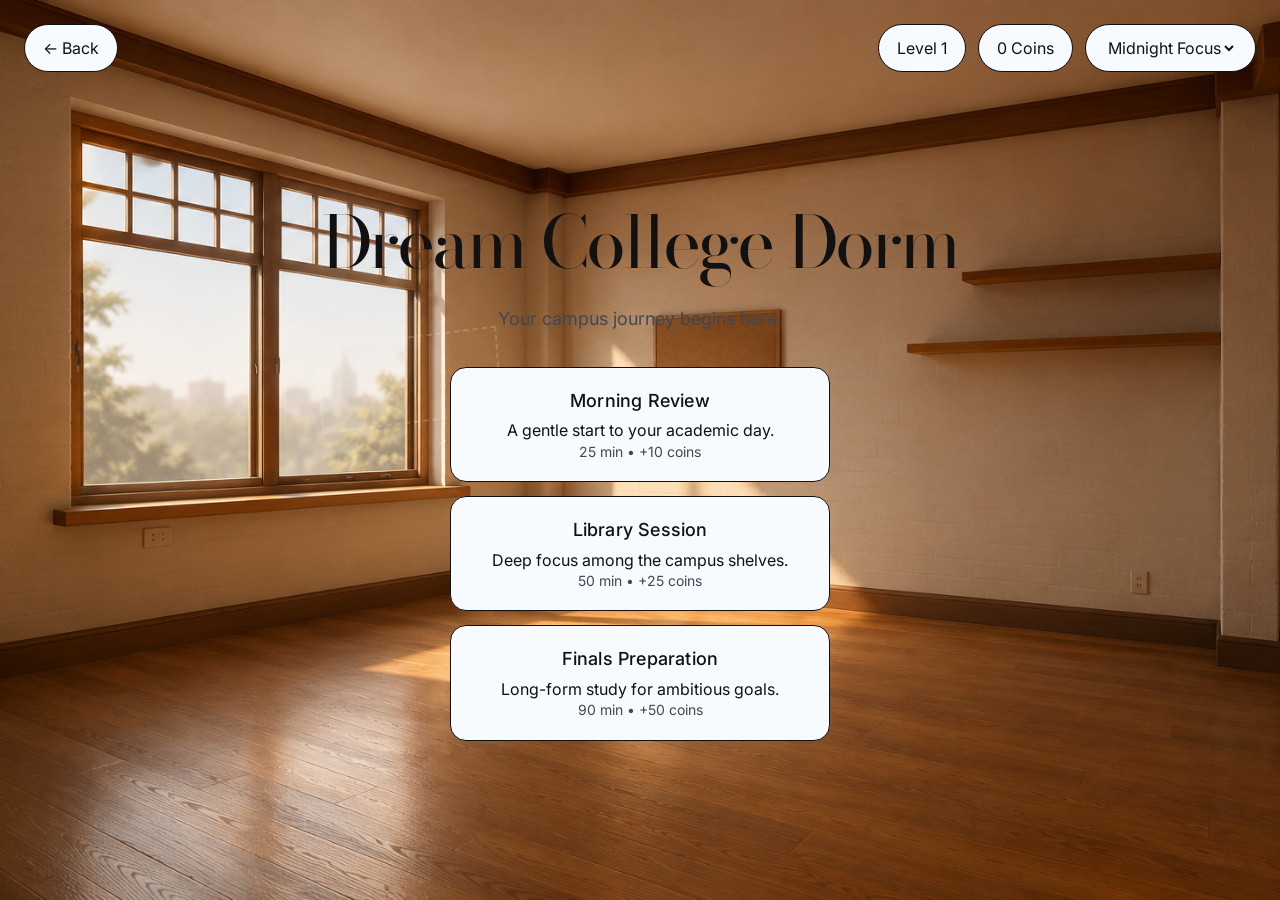
==== commit 0dfd35dd: "update" ====
--- a/website/worlds/dream-dorm.html
+++ b/website/worlds/dream-dorm.html
@@ -528,6 +528,173 @@
     z-index: 1000;
     transform: translate(-50%, -50%) perspective(900px) rotate(var(--snap-rotation, 0deg)) rotateZ(-7deg) skewX(-3deg) scale(0.92);
     transform-origin: 50% 50%;
+}
+
+.room-calibration-overlay {
+    position: absolute;
+    inset: 0;
+    z-index: 90;
+    pointer-events: none;
+    background-image:
+        linear-gradient(to right, rgba(17, 17, 17, 0.18) 1px, transparent 1px),
+        linear-gradient(to bottom, rgba(17, 17, 17, 0.18) 1px, transparent 1px);
+    background-size: 10% 100%, 100% 10%;
+}
+
+.room-calibration-crosshair {
+    position: absolute;
+    width: 28px;
+    height: 28px;
+    left: 50%;
+    top: 50%;
+    z-index: 95;
+    transform: translate(-50%, -50%);
+    pointer-events: none;
+}
+
+.room-calibration-crosshair::before,
+.room-calibration-crosshair::after {
+    content: "";
+    position: absolute;
+    background: rgba(17, 17, 17, 0.78);
+}
+
+.room-calibration-crosshair::before {
+    width: 100%;
+    height: 1px;
+    left: 0;
+    top: 50%;
+}
+
+.room-calibration-crosshair::after {
+    width: 1px;
+    height: 100%;
+    left: 50%;
+    top: 0;
+}
+
+.room-calibration-tooltip {
+    position: absolute;
+    left: 50%;
+    top: 50%;
+    z-index: 96;
+    transform: translate(14px, 14px);
+    padding: 6px 8px;
+    border: 1px solid var(--color-border-strong);
+    background: rgba(247, 250, 255, 0.9);
+    color: var(--color-text-primary);
+    font-family: var(--font-interface);
+    font-size: 12px;
+    font-weight: 600;
+    line-height: 1.35;
+    white-space: nowrap;
+    pointer-events: none;
+    box-shadow: var(--shadow-soft);
+}
+
+.room-calibration-marker {
+    position: absolute;
+    width: 16px;
+    height: 16px;
+    z-index: 94;
+    transform: translate(-50%, -50%);
+    border: 1px solid var(--color-border-strong);
+    border-radius: 999px;
+    background: var(--color-accent-lime);
+    color: var(--color-text-primary);
+    display: flex;
+    align-items: center;
+    justify-content: center;
+    font-size: 10px;
+    font-weight: 700;
+    pointer-events: none;
+}
+
+.room-calibration-zone-svg {
+    position: absolute;
+    inset: 0;
+    width: 100%;
+    height: 100%;
+    z-index: 90;
+    overflow: visible;
+    pointer-events: none;
+}
+
+.room-calibration-zone-polygon {
+    fill: rgba(132, 220, 255, 0.16);
+    stroke: rgba(132, 220, 255, 0.95);
+    stroke-width: 2;
+    vector-effect: non-scaling-stroke;
+}
+
+.room-calibration-point-label,
+.room-calibration-bed-anchor {
+    position: absolute;
+    z-index: 94;
+    transform: translate(-50%, -50%);
+    pointer-events: none;
+}
+
+.room-calibration-point-label {
+    width: 18px;
+    height: 18px;
+    border: 1px solid rgba(17, 17, 17, 0.65);
+    border-radius: 999px;
+    background: rgba(247, 250, 255, 0.82);
+    color: var(--color-text-primary);
+    display: flex;
+    align-items: center;
+    justify-content: center;
+    font-size: 10px;
+    font-weight: 700;
+}
+
+.room-calibration-bed-anchor {
+    width: 14px;
+    height: 14px;
+    border: 2px solid rgba(17, 17, 17, 0.8);
+    border-radius: 999px;
+    background: rgba(232, 242, 74, 0.9);
+    box-shadow: 0 0 0 4px rgba(232, 242, 74, 0.2);
+}
+
+.room-calibration-bed-anchor::after {
+    content: attr(data-anchor-id);
+    position: absolute;
+    left: 50%;
+    top: 100%;
+    transform: translate(-50%, 5px);
+    padding: 3px 6px;
+    border: 1px solid rgba(17, 17, 17, 0.45);
+    background: rgba(247, 250, 255, 0.88);
+    color: var(--color-text-primary);
+    font-size: 10px;
+    font-weight: 700;
+    white-space: nowrap;
+}
+
+.room-calibration-bed-anchor.active {
+    transform: translate(-50%, -50%) scale(1.25);
+    border-color: rgba(132, 220, 255, 1);
+    background: rgba(132, 220, 255, 0.95);
+    box-shadow:
+        0 0 18px rgba(132, 220, 255, 0.65),
+        0 0 0 5px rgba(132, 220, 255, 0.22);
+}
+
+.room-calibration-bed-preview {
+    position: absolute;
+    display: block;
+    width: var(--bed-width);
+    height: auto;
+    object-fit: contain;
+    opacity: 0.52;
+    pointer-events: none;
+    background: transparent;
+    z-index: 92;
+    transform: translate(-50%, -18%) perspective(900px) rotate(var(--snap-rotation, 0deg)) rotateZ(-7deg) skewX(-3deg) scale(0.92);
+    transform-origin: 50% 18%;
+    filter: drop-shadow(0 8px 12px rgba(17, 17, 17, 0.18));
 }
 
 @media (max-width: 768px) {
@@ -1201,6 +1368,8 @@
     RoomRenderer.render();
 
 };
+
+window.addEventListener("load", initRoomCalibration);
 
 function selectAtmosphere(modeId) {
 
@@ -1535,6 +1704,297 @@
     RoomRenderer.render();
 }
 
+function initRoomCalibration() {
+
+    const params = new URLSearchParams(window.location.search);
+
+    if (params.get("calibrate") !== "1") {
+        return;
+    }
+
+    const room = document.querySelector(".world-page");
+
+    if (!room || document.getElementById("room-calibration-overlay")) {
+        return;
+    }
+
+    const overlay = document.createElement("div");
+    const crosshair = document.createElement("div");
+    const tooltip = document.createElement("div");
+    const bedPreview = document.createElement("img");
+    let markerCount = 0;
+    let activeBedAnchor = null;
+    let selectedBedAnchor = null;
+
+    const BED_HEADBOARD_ZONE = [
+        { label: "1", x: 0.368, y: 0.529 },
+        { label: "2", x: 0.423, y: 0.520 },
+        { label: "4", x: 0.430, y: 0.691 },
+        { label: "3", x: 0.374, y: 0.704 }
+    ];
+
+    const BED_SNAP_ANCHORS = [
+        { id: "bed-left", x: 0.381, y: 0.612 },
+        { id: "bed-center", x: 0.399, y: 0.611 },
+        { id: "bed-right", x: 0.417, y: 0.609 }
+    ];
+
+    overlay.id = "room-calibration-overlay";
+    overlay.className = "room-calibration-overlay";
+    crosshair.className = "room-calibration-crosshair";
+    tooltip.className = "room-calibration-tooltip";
+    bedPreview.id = "room-calibration-bed-preview";
+    bedPreview.className = "room-calibration-bed-preview";
+    bedPreview.src = SHOP_ITEMS[0].image;
+    bedPreview.alt = "Calibration bed preview";
+    bedPreview.style.setProperty("--snap-rotation", "0deg");
+
+    renderHeadboardZone();
+    renderBedSnapAnchors();
+    overlay.appendChild(bedPreview);
+    overlay.appendChild(crosshair);
+    overlay.appendChild(tooltip);
+    room.appendChild(overlay);
+
+    selectedBedAnchor = BED_SNAP_ANCHORS[1];
+    positionBedPreview(selectedBedAnchor);
+
+    function clamp(value) {
+        return Math.min(1, Math.max(0, value));
+    }
+
+    function getPointerClient(event) {
+        const point =
+            event.touches && event.touches[0]
+                ? event.touches[0]
+                : event.changedTouches && event.changedTouches[0]
+                    ? event.changedTouches[0]
+                    : event;
+
+        return {
+            clientX: point.clientX,
+            clientY: point.clientY
+        };
+    }
+
+    function readRoomCoordinates(event) {
+        const point = getPointerClient(event);
+        const roomRect = room.getBoundingClientRect();
+        const normalizedX =
+            clamp((point.clientX - roomRect.left) / (roomRect.width || 1));
+        const normalizedY =
+            clamp((point.clientY - roomRect.top) / (roomRect.height || 1));
+
+        return {
+            x: normalizedX,
+            y: normalizedY,
+            xPercent: normalizedX * 100,
+            yPercent: normalizedY * 100
+        };
+    }
+
+    function renderHeadboardZone() {
+        const svg = document.createElementNS("http://www.w3.org/2000/svg", "svg");
+        const polygon = document.createElementNS("http://www.w3.org/2000/svg", "polygon");
+
+        svg.classList.add("room-calibration-zone-svg");
+        svg.setAttribute("viewBox", "0 0 100 100");
+        svg.setAttribute("preserveAspectRatio", "none");
+        polygon.classList.add("room-calibration-zone-polygon");
+        polygon.setAttribute(
+            "points",
+            BED_HEADBOARD_ZONE.map((point) => {
+                return point.x * 100 + "," + point.y * 100;
+            }).join(" ")
+        );
+
+        svg.appendChild(polygon);
+        overlay.appendChild(svg);
+
+        BED_HEADBOARD_ZONE.forEach((point) => {
+            const label = document.createElement("div");
+
+            label.className = "room-calibration-point-label";
+            label.textContent = point.label;
+            label.style.left = point.x * 100 + "%";
+            label.style.top = point.y * 100 + "%";
+            overlay.appendChild(label);
+        });
+    }
+
+    function renderBedSnapAnchors() {
+        BED_SNAP_ANCHORS.forEach((anchor) => {
+            const marker = document.createElement("div");
+
+            marker.className = "room-calibration-bed-anchor";
+            marker.dataset.anchorId = anchor.id;
+            marker.style.left = anchor.x * 100 + "%";
+            marker.style.top = anchor.y * 100 + "%";
+            overlay.appendChild(marker);
+        });
+    }
+
+    function updateCalibrationUi(coords, nearestAnchor) {
+        const left = coords.xPercent + "%";
+        const top = coords.yPercent + "%";
+        const anchor = nearestAnchor || selectedBedAnchor;
+        const anchorText = anchor
+            ? "<br>anchor: " + anchor.id +
+                "<br>anchor x: " + anchor.x.toFixed(3) +
+                "<br>anchor y: " + anchor.y.toFixed(3)
+            : "";
+
+        crosshair.style.left = left;
+        crosshair.style.top = top;
+        tooltip.style.left = left;
+        tooltip.style.top = top;
+        tooltip.innerHTML =
+            "x: " + coords.x.toFixed(3) + "<br>" +
+            "y: " + coords.y.toFixed(3) + "<br>" +
+            "x: " + coords.xPercent.toFixed(1) + "%<br>" +
+            "y: " + coords.yPercent.toFixed(1) + "%" +
+            anchorText;
+    }
+
+    function isInteractiveTarget(event) {
+        return Boolean(
+            event.target.closest(
+                "button, a, input, select, textarea, [role='button'], .top-bar, .prep-card, .session-overlay, #room-timer"
+            )
+        );
+    }
+
+    function moveCalibrationPointer(event) {
+        if (isInteractiveTarget(event)) {
+            return;
+        }
+
+        const coords = readRoomCoordinates(event);
+        const nearestAnchor = findNearestBedAnchor(coords);
+
+        setActiveBedAnchor(nearestAnchor);
+
+        if (nearestAnchor) {
+            positionBedPreview(nearestAnchor);
+        } else if (selectedBedAnchor) {
+            positionBedPreview(selectedBedAnchor);
+        }
+
+        updateCalibrationUi(coords, nearestAnchor);
+    }
+
+    function markCalibrationPoint(event) {
+        if (isInteractiveTarget(event)) {
+            return;
+        }
+
+        const coords = readRoomCoordinates(event);
+        const nearestAnchor = findNearestBedAnchor(coords);
+        const marker = document.createElement("div");
+
+        markerCount += 1;
+        marker.className = "room-calibration-marker";
+        marker.textContent = String(markerCount);
+        marker.style.left = coords.xPercent + "%";
+        marker.style.top = coords.yPercent + "%";
+        overlay.appendChild(marker);
+
+        if (nearestAnchor) {
+            selectedBedAnchor = nearestAnchor;
+            positionBedPreview(nearestAnchor);
+
+            console.log(
+                "Selected bed anchor: " + nearestAnchor.id + "\n" +
+                "x: " + nearestAnchor.x.toFixed(3) + "\n" +
+                "y: " + nearestAnchor.y.toFixed(3)
+            );
+        }
+
+        updateCalibrationUi(coords, nearestAnchor);
+
+        console.log(
+            "Room coordinate:\n" +
+            "x: " + coords.x.toFixed(3) + "\n" +
+            "y: " + coords.y.toFixed(3)
+        );
+    }
+
+    function findNearestBedAnchor(coords) {
+        const roomRect = room.getBoundingClientRect();
+        let nearestAnchor = null;
+        let nearestDistance = Infinity;
+
+        BED_SNAP_ANCHORS.forEach((anchor) => {
+            const distance = Math.hypot(
+                (coords.x - anchor.x) * roomRect.width,
+                (coords.y - anchor.y) * roomRect.height
+            );
+
+            if (distance < nearestDistance) {
+                nearestDistance = distance;
+                nearestAnchor = anchor;
+            }
+        });
+
+        if (
+            nearestDistance <= 120 ||
+            isPointInPolygon(coords, BED_HEADBOARD_ZONE)
+        ) {
+            return nearestAnchor;
+        }
+
+        return null;
+    }
+
+    function isPointInPolygon(coords, polygon) {
+        let inside = false;
+
+        for (let i = 0, j = polygon.length - 1; i < polygon.length; j = i++) {
+            const xi = polygon[i].x;
+            const yi = polygon[i].y;
+            const xj = polygon[j].x;
+            const yj = polygon[j].y;
+            const intersects =
+                yi > coords.y !== yj > coords.y &&
+                coords.x < ((xj - xi) * (coords.y - yi)) / (yj - yi) + xi;
+
+            if (intersects) {
+                inside = !inside;
+            }
+        }
+
+        return inside;
+    }
+
+    function setActiveBedAnchor(anchor) {
+        activeBedAnchor = anchor;
+
+        overlay.querySelectorAll(".room-calibration-bed-anchor").forEach((marker) => {
+            marker.classList.toggle(
+                "active",
+                activeBedAnchor && marker.dataset.anchorId === activeBedAnchor.id
+            );
+        });
+    }
+
+    function positionBedPreview(anchor) {
+        bedPreview.style.left = anchor.x * 100 + "%";
+        bedPreview.style.top = anchor.y * 100 + "%";
+        bedPreview.dataset.anchorId = anchor.id;
+    }
+
+    updateCalibrationUi({
+        x: 0.5,
+        y: 0.5,
+        xPercent: 50,
+        yPercent: 50
+    }, selectedBedAnchor);
+
+    room.addEventListener("pointermove", moveCalibrationPointer);
+    room.addEventListener("pointerdown", moveCalibrationPointer);
+    room.addEventListener("pointerup", markCalibrationPoint);
+}
+
 function purchaseBed(bed) {
 
     ShopSystem.buy(bed);
